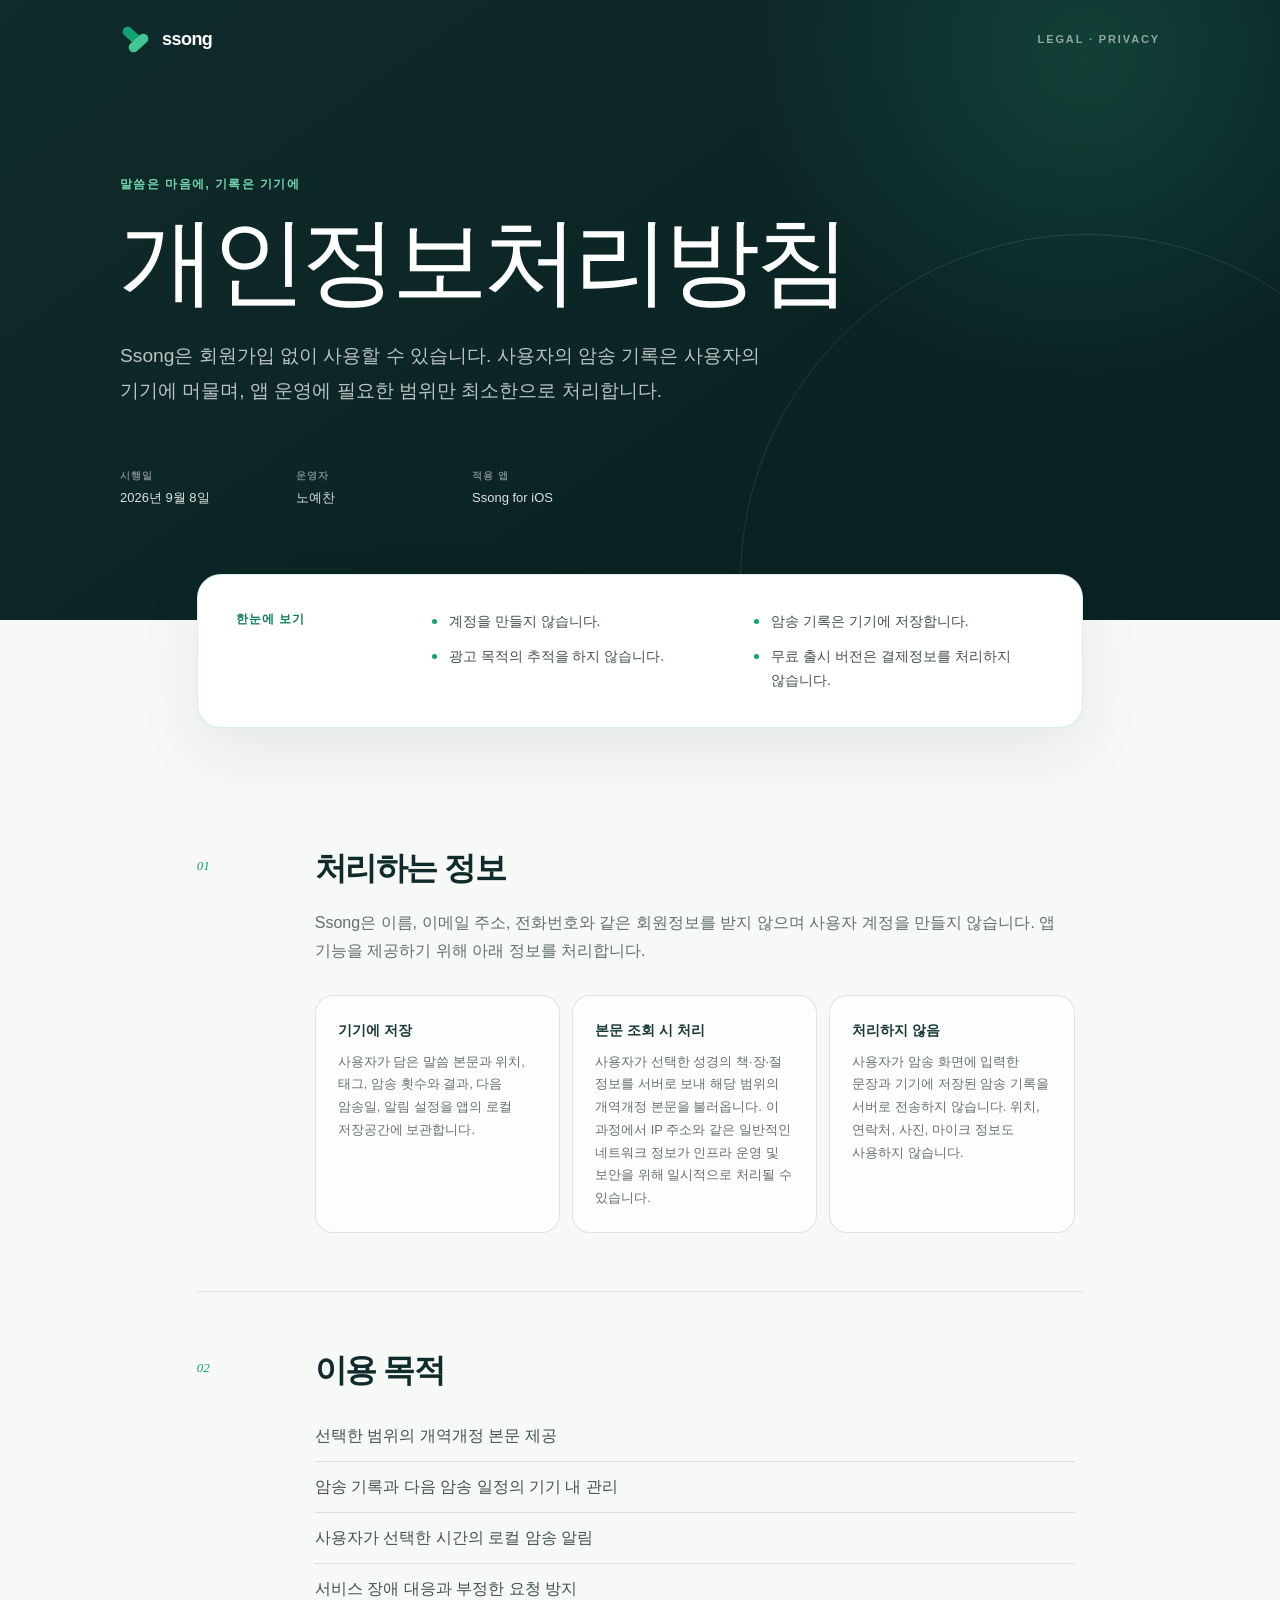
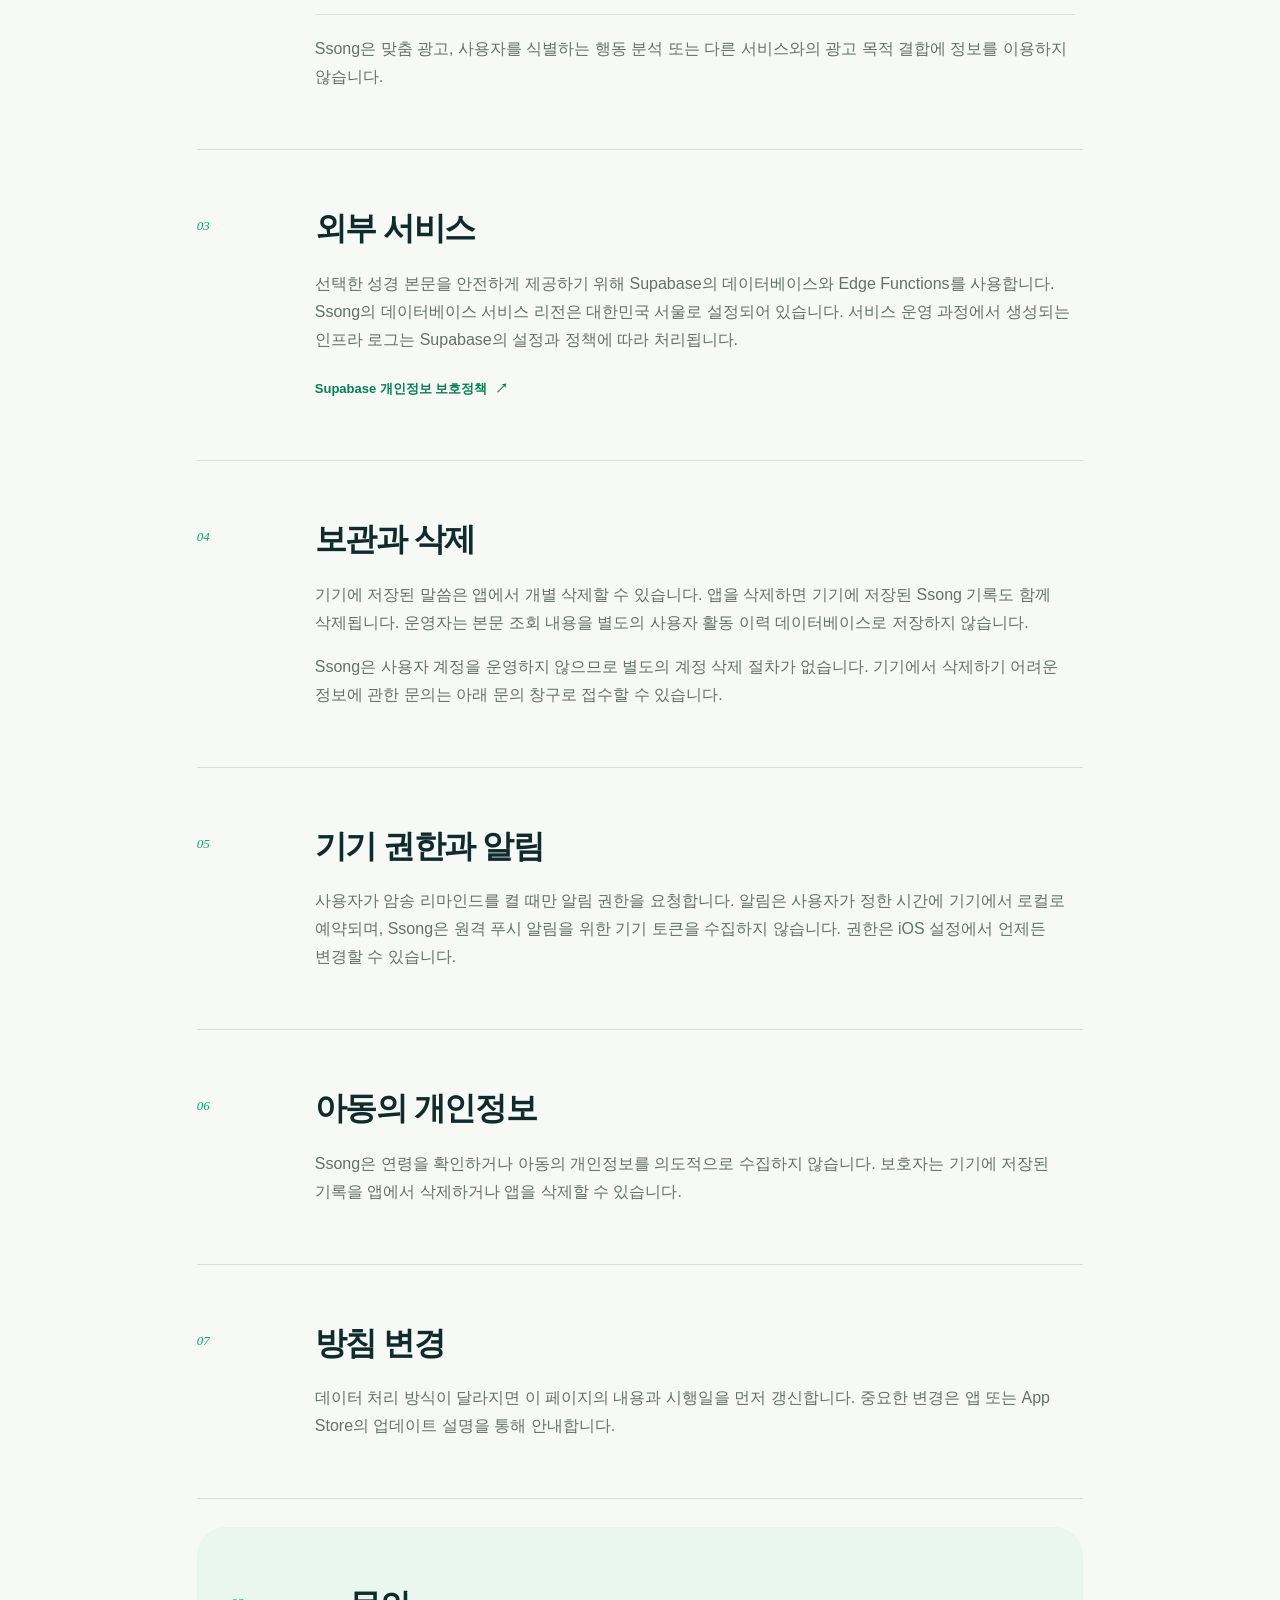
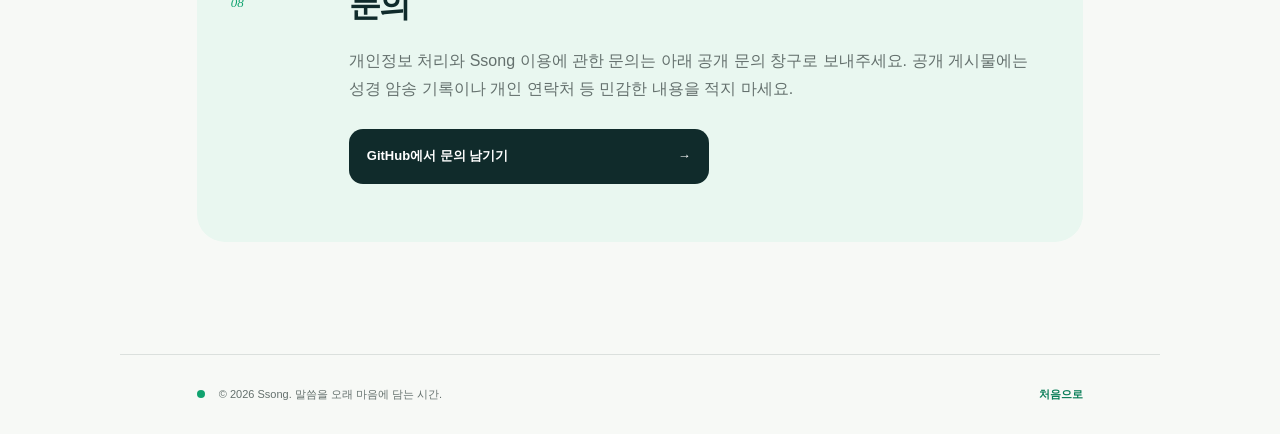
==== privacy/index.html @ d7420765 "Publish Ssong privacy policy" ====
<!doctype html>
<html lang="ko">
  <head>
    <meta charset="utf-8" />
    <meta
      name="viewport"
      content="width=device-width, initial-scale=1, viewport-fit=cover"
    />
    <meta name="color-scheme" content="light" />
    <meta name="theme-color" content="#102b2b" />
    <meta name="referrer" content="strict-origin-when-cross-origin" />
    <meta
      name="description"
      content="Ssong이 사용자의 암송 기록과 개인정보를 처리하는 방식을 안내합니다."
    />
    <meta property="og:title" content="Ssong 개인정보처리방침" />
    <meta
      property="og:description"
      content="말씀은 마음에, 기록은 사용자의 기기에 머뭅니다."
    />
    <meta property="og:type" content="website" />
    <meta
      property="og:url"
      content="https://noy3928.github.io/ssong-legal/privacy/"
    />
    <title>Ssong 개인정보처리방침</title>
    <link rel="canonical" href="https://noy3928.github.io/ssong-legal/privacy/" />
    <link rel="stylesheet" href="./styles.css" />
  </head>
  <body>
    <header class="hero">
      <nav class="nav" aria-label="현재 문서">
        <a class="brand" href="./" aria-label="Ssong 개인정보처리방침 처음으로">
          <span class="brand-mark" aria-hidden="true">
            <span class="stroke stroke-a"></span>
            <span class="stroke stroke-b"></span>
          </span>
          <span>ssong</span>
        </a>
        <span class="document-label">LEGAL · PRIVACY</span>
      </nav>

      <div class="hero-copy">
        <p class="eyebrow">말씀은 마음에, 기록은 기기에</p>
        <h1>개인정보처리방침</h1>
        <p class="lede">
          Ssong은 회원가입 없이 사용할 수 있습니다. 사용자의 암송 기록은
          사용자의 기기에 머물며, 앱 운영에 필요한 범위만 최소한으로
          처리합니다.
        </p>
        <dl class="document-meta">
          <div>
            <dt>시행일</dt>
            <dd>2026년 9월 8일</dd>
          </div>
          <div>
            <dt>운영자</dt>
            <dd>노예찬</dd>
          </div>
          <div>
            <dt>적용 앱</dt>
            <dd>Ssong for iOS</dd>
          </div>
        </dl>
      </div>
    </header>

    <main>
      <aside class="summary" aria-labelledby="summary-title">
        <p id="summary-title">한눈에 보기</p>
        <ul>
          <li>계정을 만들지 않습니다.</li>
          <li>암송 기록은 기기에 저장합니다.</li>
          <li>광고 목적의 추적을 하지 않습니다.</li>
          <li>무료 출시 버전은 결제정보를 처리하지 않습니다.</li>
        </ul>
      </aside>

      <article class="policy">
        <section id="scope">
          <div class="section-number" aria-hidden="true">01</div>
          <div class="section-copy">
            <h2>처리하는 정보</h2>
            <p>
              Ssong은 이름, 이메일 주소, 전화번호와 같은 회원정보를 받지
              않으며 사용자 계정을 만들지 않습니다. 앱 기능을 제공하기 위해
              아래 정보를 처리합니다.
            </p>
            <div class="data-grid">
              <div class="data-card">
                <h3>기기에 저장</h3>
                <p>
                  사용자가 담은 말씀 본문과 위치, 태그, 암송 횟수와 결과,
                  다음 암송일, 알림 설정을 앱의 로컬 저장공간에 보관합니다.
                </p>
              </div>
              <div class="data-card">
                <h3>본문 조회 시 처리</h3>
                <p>
                  사용자가 선택한 성경의 책·장·절 정보를 서버로 보내 해당
                  범위의 개역개정 본문을 불러옵니다. 이 과정에서 IP 주소와
                  같은 일반적인 네트워크 정보가 인프라 운영 및 보안을 위해
                  일시적으로 처리될 수 있습니다.
                </p>
              </div>
              <div class="data-card">
                <h3>처리하지 않음</h3>
                <p>
                  사용자가 암송 화면에 입력한 문장과 기기에 저장된 암송
                  기록을 서버로 전송하지 않습니다. 위치, 연락처, 사진,
                  마이크 정보도 사용하지 않습니다.
                </p>
              </div>
            </div>
          </div>
        </section>

        <section id="purpose">
          <div class="section-number" aria-hidden="true">02</div>
          <div class="section-copy">
            <h2>이용 목적</h2>
            <ul class="plain-list">
              <li>선택한 범위의 개역개정 본문 제공</li>
              <li>암송 기록과 다음 암송 일정의 기기 내 관리</li>
              <li>사용자가 선택한 시간의 로컬 암송 알림</li>
              <li>서비스 장애 대응과 부정한 요청 방지</li>
            </ul>
            <p>
              Ssong은 맞춤 광고, 사용자를 식별하는 행동 분석 또는 다른
              서비스와의 광고 목적 결합에 정보를 이용하지 않습니다.
            </p>
          </div>
        </section>

        <section id="service-provider">
          <div class="section-number" aria-hidden="true">03</div>
          <div class="section-copy">
            <h2>외부 서비스</h2>
            <p>
              선택한 성경 본문을 안전하게 제공하기 위해 Supabase의 데이터베이스와
              Edge Functions를 사용합니다. Ssong의 데이터베이스 서비스 리전은
              대한민국 서울로 설정되어 있습니다. 서비스 운영 과정에서 생성되는
              인프라 로그는 Supabase의 설정과 정책에 따라 처리됩니다.
            </p>
            <a
              class="text-link"
              href="https://supabase.com/privacy"
              rel="noreferrer"
              target="_blank"
            >
              Supabase 개인정보 보호정책
              <span aria-hidden="true">↗</span>
            </a>
          </div>
        </section>

        <section id="retention">
          <div class="section-number" aria-hidden="true">04</div>
          <div class="section-copy">
            <h2>보관과 삭제</h2>
            <p>
              기기에 저장된 말씀은 앱에서 개별 삭제할 수 있습니다. 앱을
              삭제하면 기기에 저장된 Ssong 기록도 함께 삭제됩니다. 운영자는
              본문 조회 내용을 별도의 사용자 활동 이력 데이터베이스로
              저장하지 않습니다.
            </p>
            <p>
              Ssong은 사용자 계정을 운영하지 않으므로 별도의 계정 삭제
              절차가 없습니다. 기기에서 삭제하기 어려운 정보에 관한 문의는
              아래 문의 창구로 접수할 수 있습니다.
            </p>
          </div>
        </section>

        <section id="permissions">
          <div class="section-number" aria-hidden="true">05</div>
          <div class="section-copy">
            <h2>기기 권한과 알림</h2>
            <p>
              사용자가 암송 리마인드를 켤 때만 알림 권한을 요청합니다. 알림은
              사용자가 정한 시간에 기기에서 로컬로 예약되며, Ssong은 원격 푸시
              알림을 위한 기기 토큰을 수집하지 않습니다. 권한은 iOS 설정에서
              언제든 변경할 수 있습니다.
            </p>
          </div>
        </section>

        <section id="children">
          <div class="section-number" aria-hidden="true">06</div>
          <div class="section-copy">
            <h2>아동의 개인정보</h2>
            <p>
              Ssong은 연령을 확인하거나 아동의 개인정보를 의도적으로 수집하지
              않습니다. 보호자는 기기에 저장된 기록을 앱에서 삭제하거나 앱을
              삭제할 수 있습니다.
            </p>
          </div>
        </section>

        <section id="changes">
          <div class="section-number" aria-hidden="true">07</div>
          <div class="section-copy">
            <h2>방침 변경</h2>
            <p>
              데이터 처리 방식이 달라지면 이 페이지의 내용과 시행일을 먼저
              갱신합니다. 중요한 변경은 앱 또는 App Store의 업데이트 설명을
              통해 안내합니다.
            </p>
          </div>
        </section>

        <section id="contact" class="contact-section">
          <div class="section-number" aria-hidden="true">08</div>
          <div class="section-copy">
            <h2>문의</h2>
            <p>
              개인정보 처리와 Ssong 이용에 관한 문의는 아래 공개 문의 창구로
              보내주세요. 공개 게시물에는 성경 암송 기록이나 개인 연락처 등
              민감한 내용을 적지 마세요.
            </p>
            <a
              class="contact-link"
              href="https://github.com/noy3928/ssong-legal/issues/new"
            >
              <span>GitHub에서 문의 남기기</span>
              <span aria-hidden="true">→</span>
            </a>
          </div>
        </section>
      </article>
    </main>

    <footer>
      <div class="footer-mark" aria-hidden="true"></div>
      <p>© 2026 Ssong. 말씀을 오래 마음에 담는 시간.</p>
      <a href="#scope">처음으로</a>
    </footer>
  </body>
</html>
---- privacy/styles.css ----
:root {
  --navy: #102b2b;
  --navy-soft: #193a38;
  --emerald: #10a36f;
  --emerald-deep: #087d57;
  --mint: #e9f7f0;
  --canvas: #f7f9f6;
  --paper: #ffffff;
  --ink: #1a2624;
  --muted: #64706d;
  --hairline: rgba(16, 43, 43, 0.12);
  --shadow: 0 24px 64px rgba(14, 44, 39, 0.08);
}

* {
  box-sizing: border-box;
}

html {
  scroll-behavior: smooth;
}

body {
  margin: 0;
  background: var(--canvas);
  color: var(--ink);
  font-family:
    "Apple SD Gothic Neo", "Pretendard", "Noto Sans KR", sans-serif;
  font-size: 16px;
  line-height: 1.75;
  word-break: keep-all;
}

a {
  color: inherit;
}

.hero {
  position: relative;
  overflow: hidden;
  min-height: 620px;
  padding: max(24px, env(safe-area-inset-top)) 6vw 88px;
  background:
    radial-gradient(circle at 85% 10%, rgba(45, 191, 139, 0.18), transparent 28%),
    linear-gradient(145deg, var(--navy), #0a2222 72%);
  color: white;
}

.hero::after {
  position: absolute;
  right: -12vw;
  bottom: -24vw;
  width: 54vw;
  height: 54vw;
  min-width: 420px;
  min-height: 420px;
  border: 1px solid rgba(255, 255, 255, 0.1);
  border-radius: 50%;
  content: "";
}

.nav,
.hero-copy,
main,
footer {
  width: min(100%, 1040px);
  margin-inline: auto;
}

.nav {
  display: flex;
  align-items: center;
  justify-content: space-between;
}

.brand {
  display: inline-flex;
  align-items: center;
  gap: 11px;
  color: white;
  font-size: 18px;
  font-weight: 700;
  letter-spacing: -0.03em;
  text-decoration: none;
}

.brand-mark {
  position: relative;
  display: inline-block;
  width: 31px;
  height: 31px;
}

.stroke {
  position: absolute;
  width: 23px;
  height: 10px;
  border-radius: 99px;
  background: var(--emerald);
}

.stroke-a {
  top: 7px;
  left: 1px;
  transform: rotate(42deg);
}

.stroke-b {
  right: 1px;
  bottom: 7px;
  transform: rotate(-42deg);
  background: #42c693;
}

.document-label {
  color: rgba(255, 255, 255, 0.55);
  font-size: 11px;
  font-weight: 700;
  letter-spacing: 0.17em;
}

.hero-copy {
  position: relative;
  z-index: 1;
  margin-top: 118px;
}

.eyebrow {
  margin: 0 0 18px;
  color: #72d6ae;
  font-size: 12px;
  font-weight: 700;
  letter-spacing: 0.12em;
}

h1 {
  max-width: 760px;
  margin: 0;
  font-family: Georgia, "Times New Roman", serif;
  font-size: clamp(3rem, 8vw, 6rem);
  font-weight: 400;
  letter-spacing: -0.055em;
  line-height: 1.03;
}

.lede {
  max-width: 650px;
  margin: 28px 0 0;
  color: rgba(255, 255, 255, 0.72);
  font-size: clamp(1rem, 2vw, 1.2rem);
  line-height: 1.8;
}

.document-meta {
  display: flex;
  flex-wrap: wrap;
  gap: 28px 56px;
  margin: 58px 0 0;
}

.document-meta div {
  min-width: 120px;
}

.document-meta dt {
  color: rgba(255, 255, 255, 0.45);
  font-size: 10px;
  font-weight: 700;
  letter-spacing: 0.1em;
  text-transform: uppercase;
}

.document-meta dd {
  margin: 3px 0 0;
  color: rgba(255, 255, 255, 0.86);
  font-size: 13px;
}

main {
  padding: 0 6vw 112px;
}

.summary {
  position: relative;
  z-index: 2;
  display: grid;
  grid-template-columns: 160px 1fr;
  gap: 36px;
  margin-top: -46px;
  padding: 34px 38px;
  border: 1px solid rgba(16, 163, 111, 0.16);
  border-radius: 24px;
  background: var(--paper);
  box-shadow: var(--shadow);
}

.summary > p {
  margin: 0;
  color: var(--emerald-deep);
  font-size: 12px;
  font-weight: 700;
  letter-spacing: 0.08em;
}

.summary ul {
  display: grid;
  grid-template-columns: repeat(2, 1fr);
  gap: 10px 32px;
  margin: 0;
  padding: 0;
  list-style: none;
}

.summary li {
  position: relative;
  padding-left: 17px;
  color: #44514e;
  font-size: 14px;
}

.summary li::before {
  position: absolute;
  top: 0.72em;
  left: 0;
  width: 5px;
  height: 5px;
  border-radius: 50%;
  background: var(--emerald);
  content: "";
}

.policy {
  padding-top: 62px;
}

.policy section {
  display: grid;
  grid-template-columns: 88px 1fr;
  gap: 30px;
  padding: 58px 0;
  border-bottom: 1px solid var(--hairline);
  scroll-margin-top: 24px;
}

.section-number {
  padding-top: 7px;
  color: var(--emerald);
  font-family: Georgia, "Times New Roman", serif;
  font-size: 13px;
  font-style: italic;
}

.section-copy {
  max-width: 760px;
}

h2 {
  margin: 0 0 20px;
  color: var(--navy);
  font-size: clamp(1.55rem, 3vw, 2rem);
  letter-spacing: -0.045em;
  line-height: 1.3;
}

h3 {
  margin: 0 0 8px;
  color: var(--navy-soft);
  font-size: 14px;
}

.section-copy > p {
  margin: 0;
  color: var(--muted);
}

.section-copy > p + p {
  margin-top: 16px;
}

.data-grid {
  display: grid;
  grid-template-columns: repeat(3, 1fr);
  gap: 12px;
  margin-top: 30px;
}

.data-card {
  padding: 22px;
  border: 1px solid var(--hairline);
  border-radius: 18px;
  background: rgba(255, 255, 255, 0.62);
}

.data-card p {
  margin: 0;
  color: var(--muted);
  font-size: 13px;
  line-height: 1.75;
}

.plain-list {
  margin: 0 0 20px;
  padding: 0;
  list-style: none;
}

.plain-list li {
  padding: 11px 0;
  border-bottom: 1px solid var(--hairline);
  color: #44514e;
}

.text-link {
  display: inline-flex;
  gap: 8px;
  margin-top: 24px;
  color: var(--emerald-deep);
  font-size: 13px;
  font-weight: 700;
  text-decoration: none;
}

.text-link:hover,
.text-link:focus-visible {
  text-decoration: underline;
  text-underline-offset: 4px;
}

.contact-section {
  margin-top: 28px;
  padding-inline: 34px !important;
  border: 0 !important;
  border-radius: 28px;
  background: var(--mint);
}

.contact-link {
  display: flex;
  align-items: center;
  justify-content: space-between;
  width: min(100%, 360px);
  margin-top: 26px;
  padding: 16px 18px;
  border-radius: 14px;
  background: var(--navy);
  color: white;
  font-size: 13px;
  font-weight: 700;
  text-decoration: none;
  transition: transform 160ms ease, background-color 160ms ease;
}

.contact-link:hover,
.contact-link:focus-visible {
  background: var(--navy-soft);
  transform: translateY(-2px);
}

footer {
  display: flex;
  align-items: center;
  gap: 14px;
  padding: 30px 6vw max(30px, env(safe-area-inset-bottom));
  border-top: 1px solid var(--hairline);
  color: var(--muted);
  font-size: 11px;
}

.footer-mark {
  width: 8px;
  height: 8px;
  border-radius: 50%;
  background: var(--emerald);
}

footer p {
  margin: 0 auto 0 0;
}

footer a {
  color: var(--emerald-deep);
  font-weight: 700;
  text-decoration: none;
}

@media (max-width: 720px) {
  .hero {
    min-height: 590px;
    padding-inline: 22px;
  }

  .hero-copy {
    width: 100%;
    max-width: calc(100vw - 44px);
    margin-top: 86px;
  }

  h1 {
    font-family: "Apple SD Gothic Neo", "Pretendard", sans-serif;
    font-size: clamp(2.25rem, 10.5vw, 2.65rem);
    font-weight: 800;
    letter-spacing: -0.065em;
    word-break: break-all;
  }

  .document-label {
    display: none;
  }

  .document-meta {
    gap: 20px 28px;
    margin-top: 42px;
  }

  main {
    padding-inline: 18px;
  }

  .summary {
    grid-template-columns: 1fr;
    gap: 18px;
    padding: 28px 24px;
  }

  .summary ul {
    grid-template-columns: 1fr;
  }

  .policy section {
    grid-template-columns: 38px 1fr;
    gap: 8px;
    padding: 45px 2px;
  }

  .data-grid {
    grid-template-columns: 1fr;
  }

  .contact-section {
    margin-inline: -2px;
    padding-inline: 18px !important;
  }

  footer {
    padding-inline: 22px;
  }
}

@media (prefers-reduced-motion: reduce) {
  html {
    scroll-behavior: auto;
  }

  .contact-link {
    transition: none;
  }
}

@media print {
  .hero {
    min-height: auto;
    padding-bottom: 48px;
  }

  .hero-copy {
    margin-top: 48px;
  }

  .summary {
    margin-top: 28px;
    box-shadow: none;
  }

  .contact-link {
    color: var(--ink);
    background: transparent;
    border: 1px solid var(--hairline);
  }
}
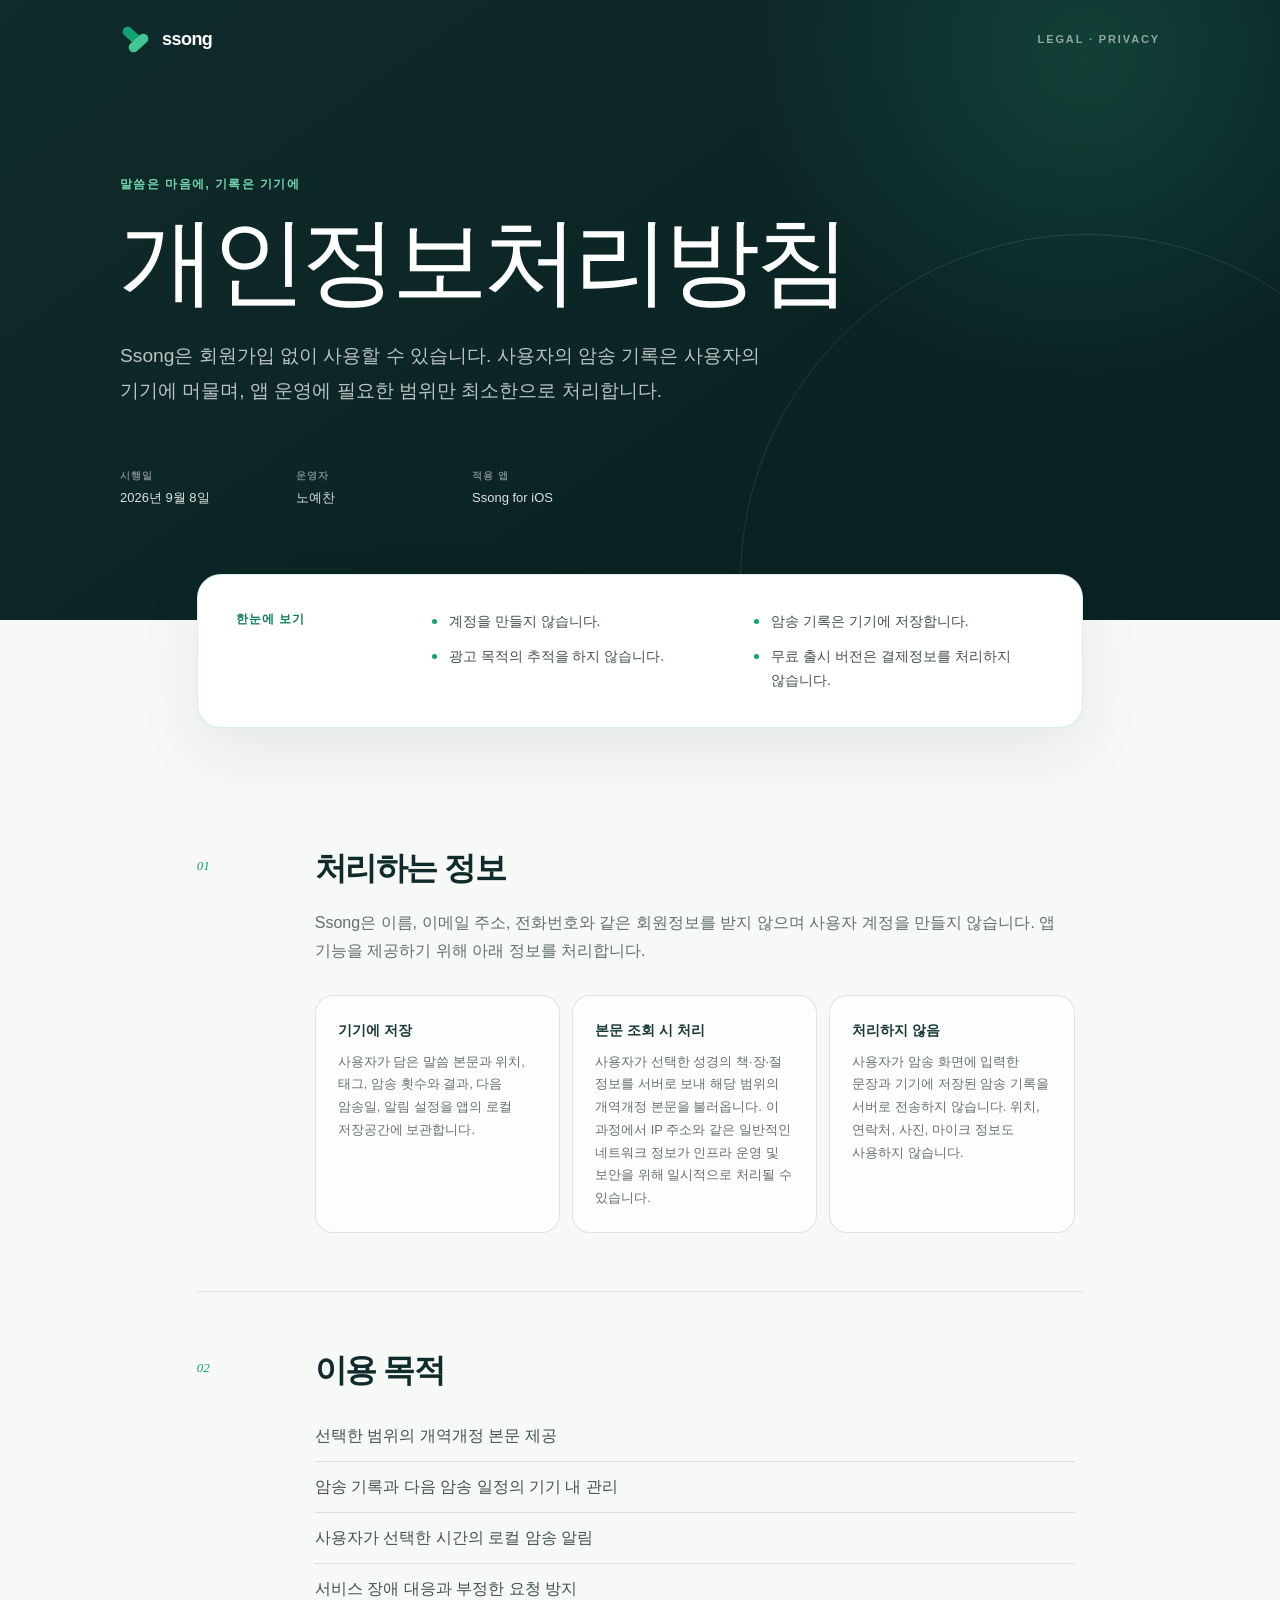
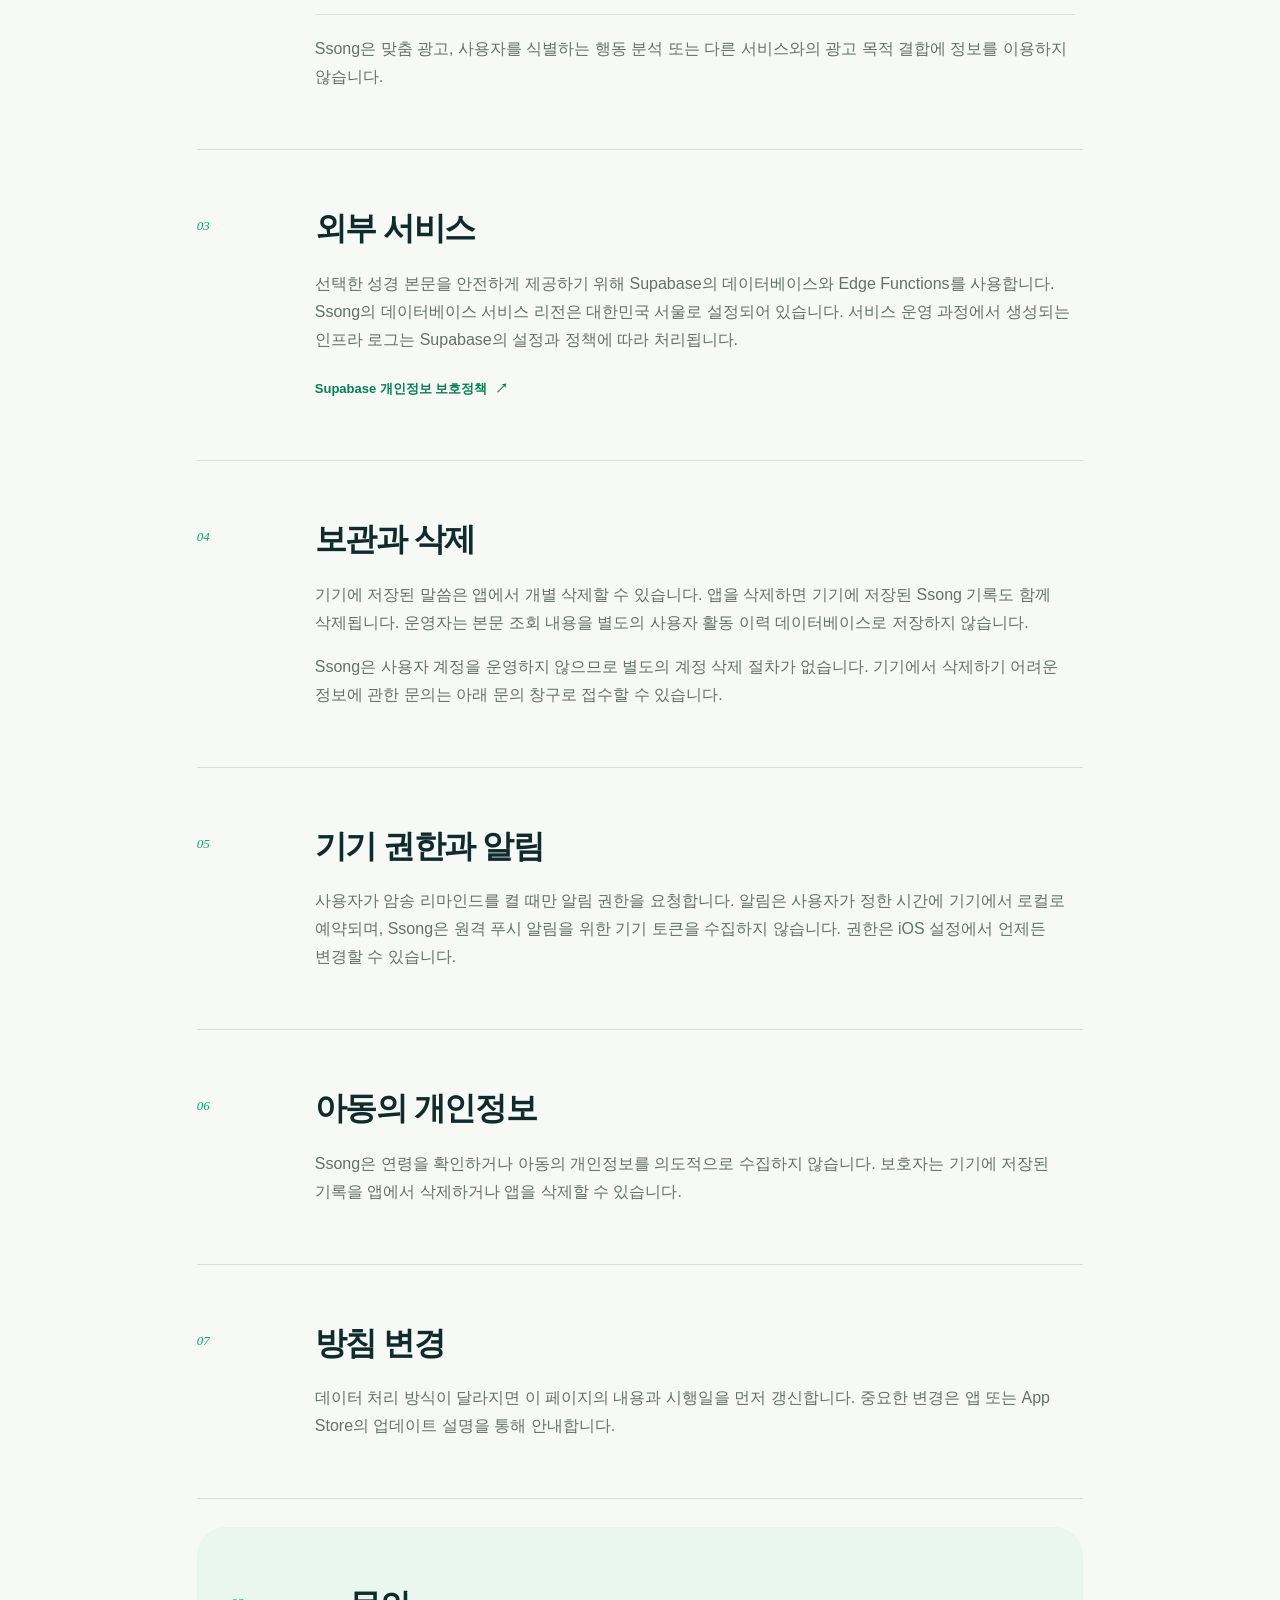
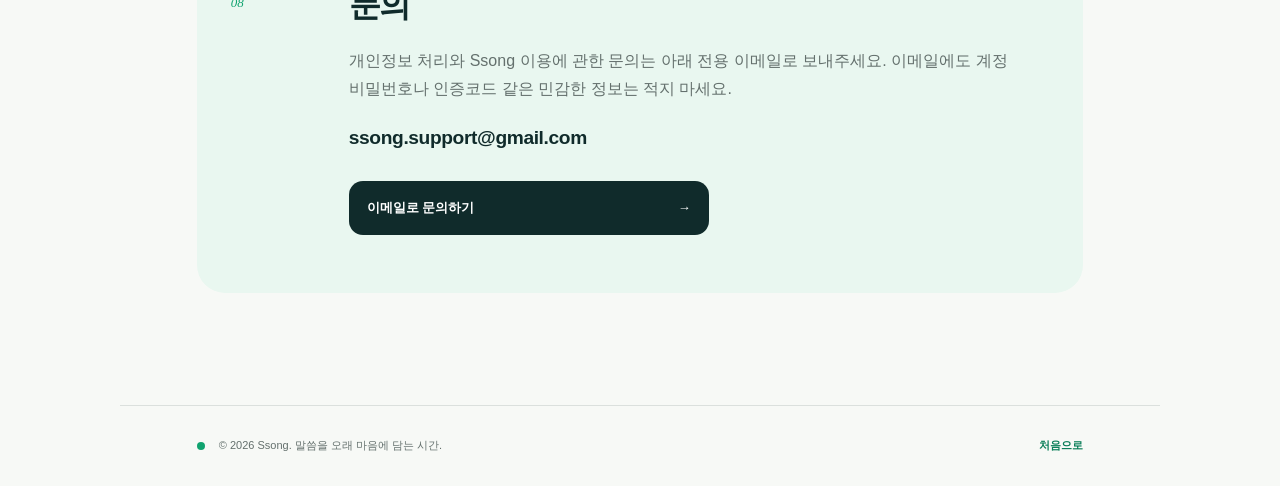
==== commit 291d25f9: "Add public support email" ====
--- a/privacy/index.html
+++ b/privacy/index.html
@@ -214,15 +214,16 @@
           <div class="section-copy">
             <h2>문의</h2>
             <p>
-              개인정보 처리와 Ssong 이용에 관한 문의는 아래 공개 문의 창구로
-              보내주세요. 공개 게시물에는 성경 암송 기록이나 개인 연락처 등
-              민감한 내용을 적지 마세요.
-            </p>
+              개인정보 처리와 Ssong 이용에 관한 문의는 아래 전용 이메일로
+              보내주세요. 이메일에도 계정 비밀번호나 인증코드 같은 민감한
+              정보는 적지 마세요.
+            </p>
+            <p class="contact-email">ssong.support@gmail.com</p>
             <a
               class="contact-link"
-              href="https://github.com/noy3928/ssong-legal/issues/new"
+              href="mailto:ssong.support@gmail.com"
             >
-              <span>GitHub에서 문의 남기기</span>
+              <span>이메일로 문의하기</span>
               <span aria-hidden="true">→</span>
             </a>
           </div>
--- a/privacy/styles.css
+++ b/privacy/styles.css
@@ -350,6 +350,15 @@
   transition: transform 160ms ease, background-color 160ms ease;
 }
 
+.contact-email {
+  margin-top: 18px !important;
+  color: var(--navy) !important;
+  font-size: clamp(1rem, 2.2vw, 1.2rem);
+  font-weight: 700;
+  letter-spacing: -0.02em;
+  word-break: break-all;
+}
+
 .contact-link:hover,
 .contact-link:focus-visible {
   background: var(--navy-soft);
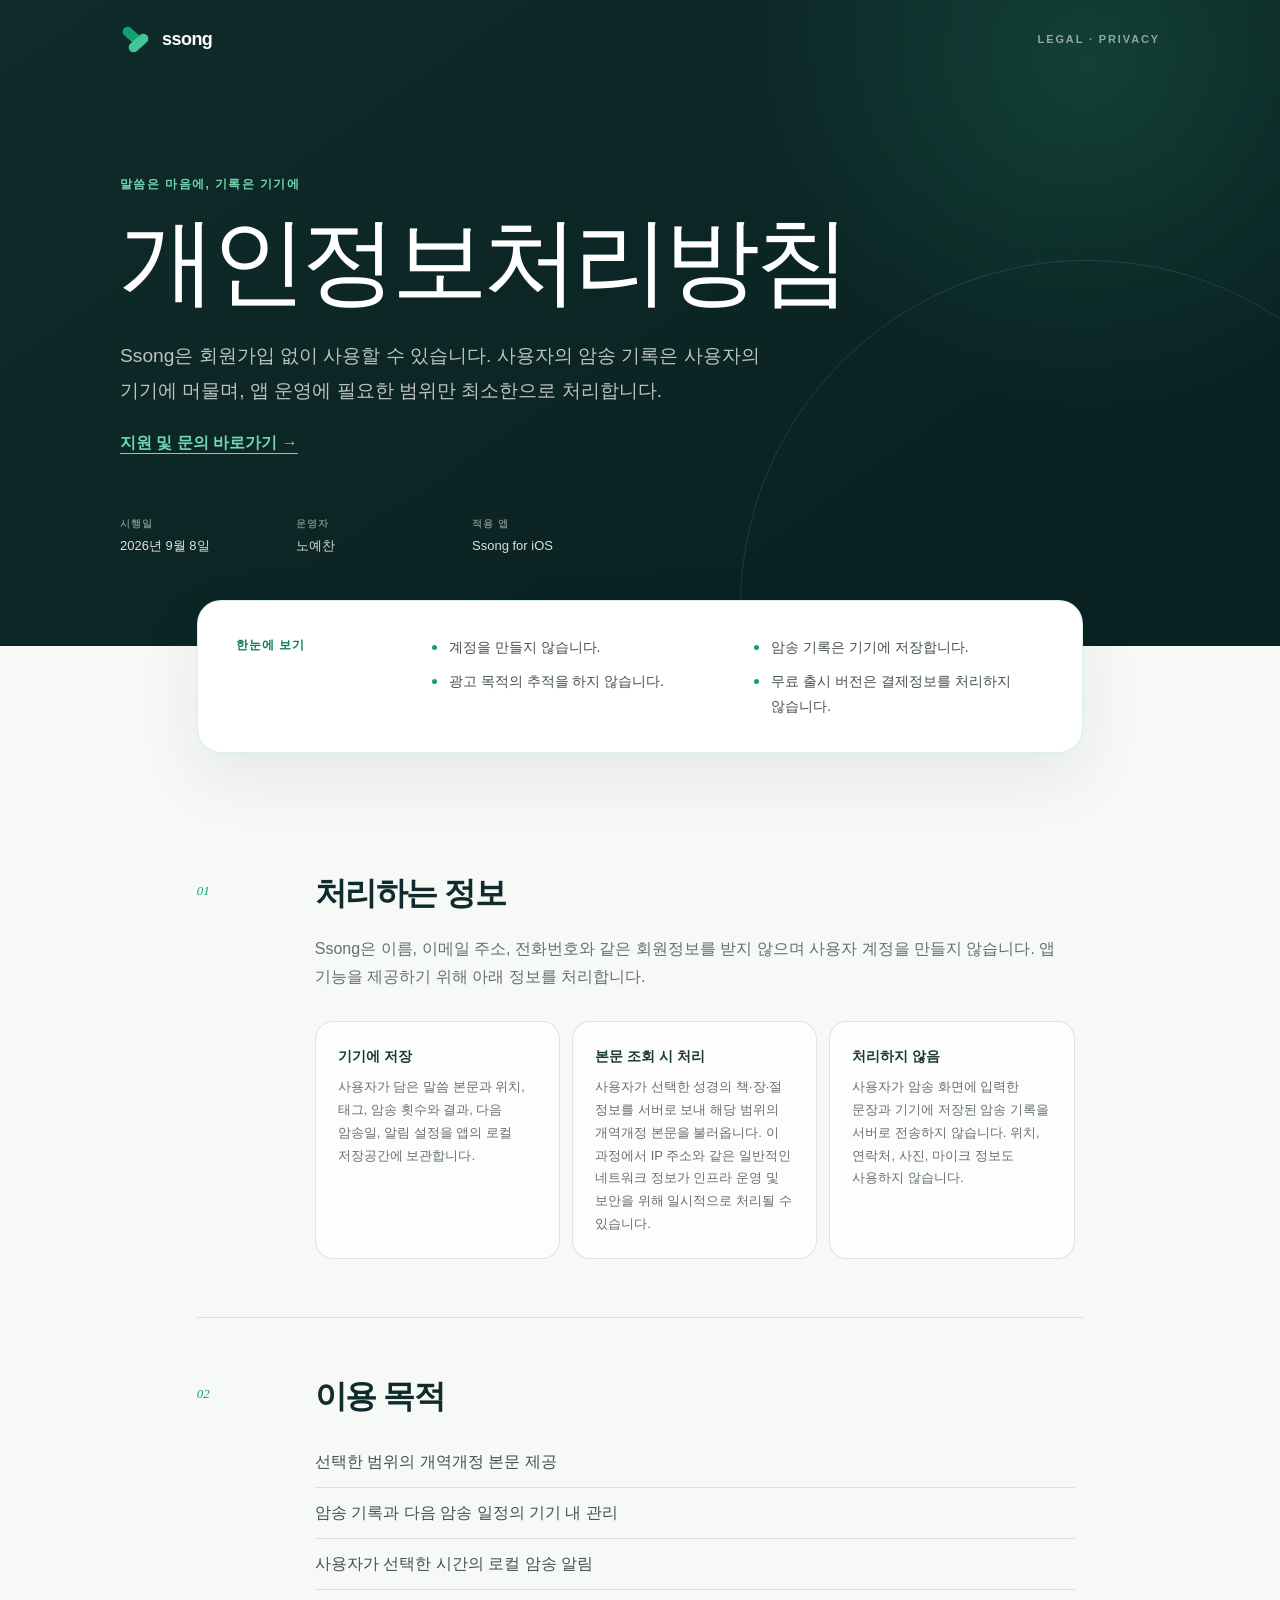
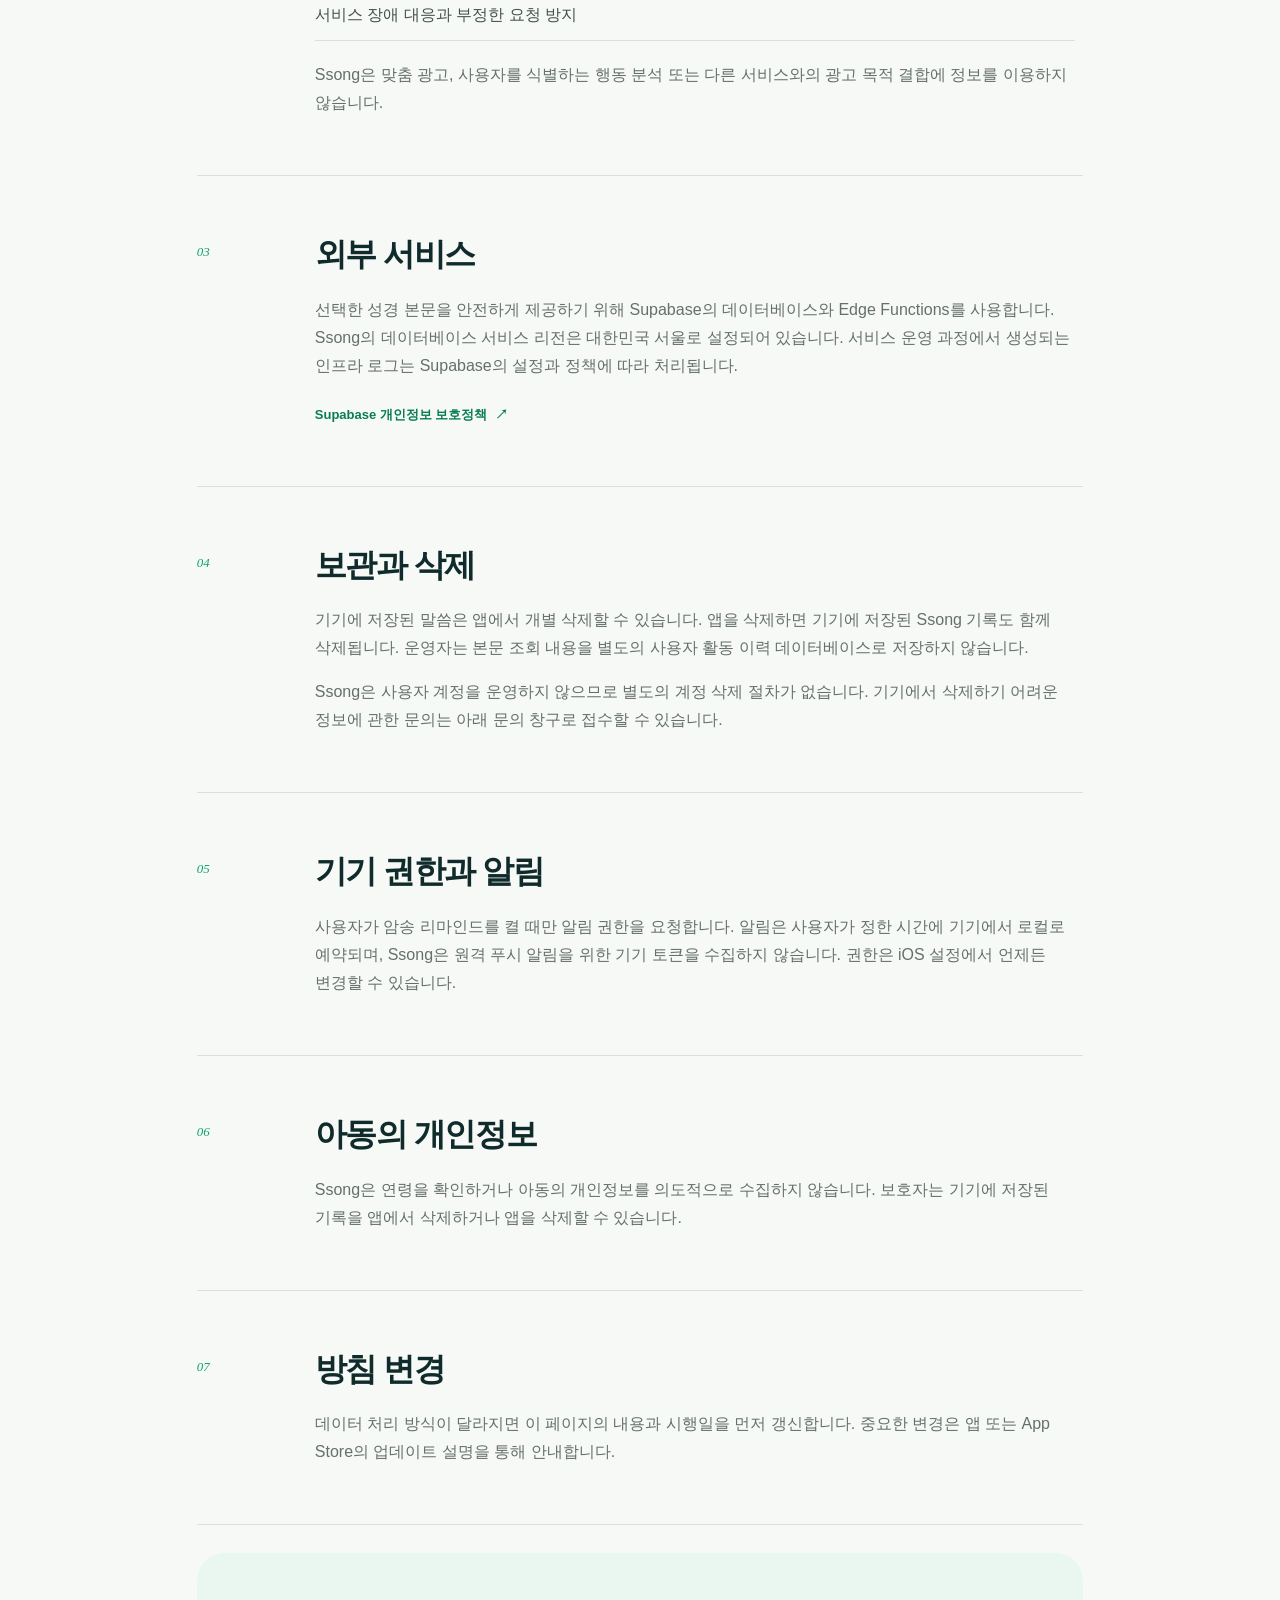
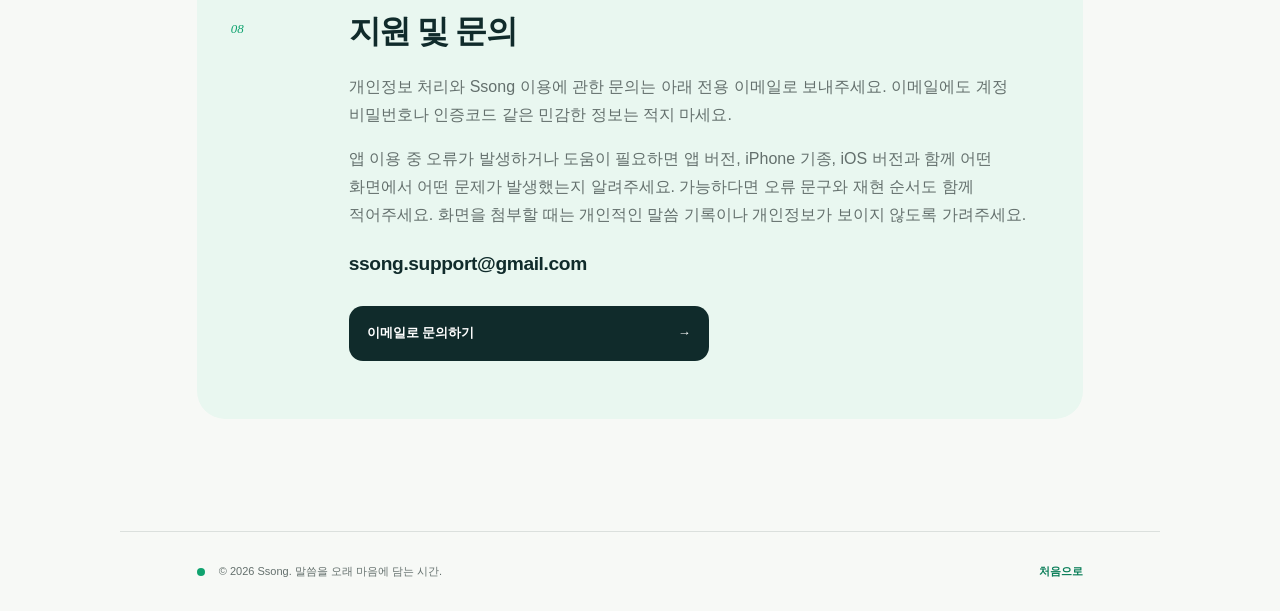
==== commit 09128dec: "Add support guidance to privacy page" ====
--- a/privacy/index.html
+++ b/privacy/index.html
@@ -48,6 +48,7 @@
           사용자의 기기에 머물며, 앱 운영에 필요한 범위만 최소한으로
           처리합니다.
         </p>
+        <a class="support-shortcut" href="#contact">지원 및 문의 바로가기 →</a>
         <dl class="document-meta">
           <div>
             <dt>시행일</dt>
@@ -212,11 +213,18 @@
         <section id="contact" class="contact-section">
           <div class="section-number" aria-hidden="true">08</div>
           <div class="section-copy">
-            <h2>문의</h2>
+            <h2>지원 및 문의</h2>
             <p>
               개인정보 처리와 Ssong 이용에 관한 문의는 아래 전용 이메일로
               보내주세요. 이메일에도 계정 비밀번호나 인증코드 같은 민감한
               정보는 적지 마세요.
+            </p>
+            <p>
+              앱 이용 중 오류가 발생하거나 도움이 필요하면 앱 버전, iPhone 기종,
+              iOS 버전과 함께 어떤 화면에서 어떤 문제가 발생했는지 알려주세요.
+              가능하다면 오류 문구와 재현 순서도 함께 적어주세요.
+              화면을 첨부할 때는 개인적인 말씀 기록이나 개인정보가 보이지 않도록
+              가려주세요.
             </p>
             <p class="contact-email">ssong.support@gmail.com</p>
             <a
--- a/privacy/styles.css
+++ b/privacy/styles.css
@@ -158,6 +158,14 @@
   margin: 58px 0 0;
 }
 
+.support-shortcut {
+  display: inline-block;
+  margin-top: 20px;
+  color: #72d6ae;
+  font-weight: 700;
+  text-underline-offset: 5px;
+}
+
 .document-meta div {
   min-width: 120px;
 }
